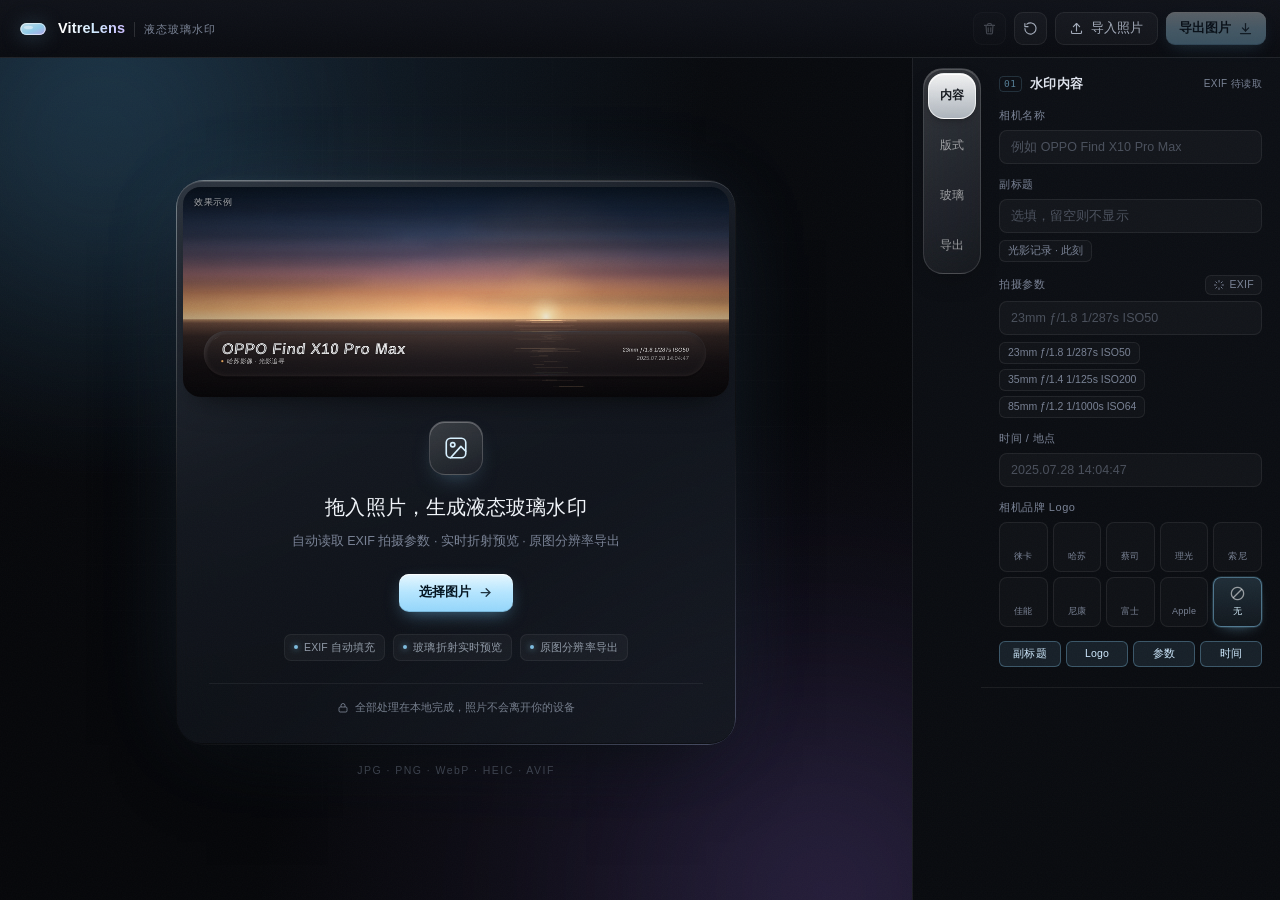
==== index.html @ abdbc9d1 "部署网页版到 nginx 并更新 brands 资源版本号" ====
<!DOCTYPE html>
<html lang="zh-CN">
<head>
<meta charset="utf-8" />
<meta name="viewport" content="width=device-width, initial-scale=1" />
<title>VitreLens · 液态玻璃水印</title>
<meta name="description" content="在浏览器本地为照片添加液态玻璃水印：可自定义机型、品牌 Logo、拍摄参数，并调节玻璃折射率与圆角。" />
<link rel="icon" href="data:image/svg+xml,%3Csvg xmlns='http://www.w3.org/2000/svg' viewBox='0 0 64 64'%3E%3Cdefs%3E%3ClinearGradient id='g' x1='0' y1='0' x2='1' y2='1'%3E%3Cstop offset='0' stop-color='%23bfeeff'/%3E%3Cstop offset='1' stop-color='%23a99cff'/%3E%3C/linearGradient%3E%3C/defs%3E%3Crect width='64' height='64' rx='16' fill='%230a0c10'/%3E%3Crect x='10' y='22' width='44' height='20' rx='10' fill='url(%23g)' opacity='0.85'/%3E%3Crect x='10.5' y='22.5' width='43' height='19' rx='9.5' fill='none' stroke='%23fff' stroke-opacity='.8'/%3E%3C/svg%3E" />
<link rel="stylesheet" href="css/app.css?v=4ec0d1e" />
</head>
<body>

<div class="app">

  <!-- ══════════ 顶栏 ══════════ -->
  <header class="topbar">
    <div class="brand">
      <span class="brand-mark" aria-hidden="true">
        <svg viewBox="0 0 40 40" width="30" height="30">
          <defs>
            <linearGradient id="bm" x1="0" y1="0" x2="1" y2="1">
              <stop offset="0" stop-color="#d7f4ff"/><stop offset="0.55" stop-color="#9fe0ff"/><stop offset="1" stop-color="#c3b2ff"/>
            </linearGradient>
          </defs>
          <rect x="3" y="12" width="34" height="16" rx="8" fill="url(#bm)" opacity="0.9"/>
          <rect x="3.75" y="12.75" width="32.5" height="14.5" rx="7.25" fill="none" stroke="#fff" stroke-opacity="0.75" stroke-width="1.1"/>
          <ellipse cx="14" cy="18" rx="6" ry="2.4" fill="#fff" opacity="0.45"/>
        </svg>
      </span>
      <span class="brand-text">
        <strong>VitreLens</strong>
        <em>液态玻璃水印</em>
      </span>
    </div>

    <div class="topbar-spacer"></div>

    <div class="topbar-actions">
      <button class="btn btn-ghost btn-icon" id="btnRemove" title="移除当前照片" aria-label="移除当前照片" disabled>
        <svg viewBox="0 0 24 24" width="15" height="15" fill="none" stroke="currentColor" stroke-width="1.8" stroke-linecap="round" stroke-linejoin="round"><path d="M4 7h16"/><path d="M9 7V5.5A1.5 1.5 0 0 1 10.5 4h3A1.5 1.5 0 0 1 15 5.5V7"/><path d="M6.5 7l.8 12.1a1.5 1.5 0 0 0 1.5 1.4h6.4a1.5 1.5 0 0 0 1.5-1.4L17.5 7"/><path d="M10 11v6"/><path d="M14 11v6"/></svg>
      </button>
      <button class="btn btn-ghost btn-icon" id="btnReset" title="恢复默认参数" aria-label="恢复默认参数">
        <svg viewBox="0 0 24 24" width="15" height="15" fill="none" stroke="currentColor" stroke-width="1.8" stroke-linecap="round" stroke-linejoin="round"><path d="M3 12a9 9 0 1 0 3.2-6.9"/><path d="M3 4v5h5"/></svg>
      </button>
      <button class="btn btn-ghost" id="btnOpen">
        <svg viewBox="0 0 24 24" width="15" height="15" fill="none" stroke="currentColor" stroke-width="1.8" stroke-linecap="round" stroke-linejoin="round"><path d="M12 16V4"/><path d="m7 9 5-5 5 5"/><path d="M4 16v2.5A1.5 1.5 0 0 0 5.5 20h13a1.5 1.5 0 0 0 1.5-1.5V16"/></svg>
        <span>导入照片</span>
      </button>
      <button class="btn btn-primary" id="btnExport" disabled>
        <span class="btn-label">导出图片</span>
        <svg viewBox="0 0 24 24" width="15" height="15" fill="none" stroke="currentColor" stroke-width="2" stroke-linecap="round" stroke-linejoin="round"><path d="M12 4v12"/><path d="m7 11 5 5 5-5"/><path d="M4 20h16"/></svg>
      </button>
    </div>
  </header>

  <!-- ══════════ 主体 ══════════ -->
  <div class="workspace">

    <!-- 画布区 -->
    <section class="stage" id="stage">
      <div class="stage-ambient" aria-hidden="true">
        <span class="blob blob-a"></span>
        <span class="blob blob-b"></span>
        <span class="grid-overlay"></span>
      </div>

      <div class="stage-scroll" id="stageScroll">
        <div class="canvas-shell" id="canvasShell" hidden>
          <canvas id="view"></canvas>
        </div>
      </div>

      <!-- 空状态 -->
      <div class="dropzone" id="dropzone">
        <div class="dz-glass">
          <div class="dz-inner">
            <div class="dz-demo" id="dzDemo">
              <canvas id="demoCanvas"></canvas>
              <span class="dz-demo-tag">效果示例</span>
            </div>
            <span class="dz-icon">
              <svg viewBox="0 0 24 24" width="26" height="26" fill="none" stroke="currentColor" stroke-width="1.5" stroke-linecap="round" stroke-linejoin="round">
                <rect x="3" y="3" width="18" height="18" rx="4"/><circle cx="9" cy="9" r="2"/><path d="m21 15-4.5-4.5L7 21"/>
              </svg>
            </span>
            <h1>拖入照片，生成液态玻璃水印</h1>
            <p>自动读取 EXIF 拍摄参数 · 实时折射预览 · 原图分辨率导出</p>
            <button class="btn btn-primary dz-btn" id="btnPick">
              选择图片
              <svg viewBox="0 0 24 24" width="15" height="15" fill="none" stroke="currentColor" stroke-width="2" stroke-linecap="round" stroke-linejoin="round"><path d="M5 12h14"/><path d="m13 6 6 6-6 6"/></svg>
            </button>
            <div class="dz-feats">
              <span><i></i>EXIF 自动填充</span>
              <span><i></i>玻璃折射实时预览</span>
              <span><i></i>原图分辨率导出</span>
            </div>
            <div class="dz-note">
              <svg viewBox="0 0 24 24" width="12" height="12" fill="none" stroke="currentColor" stroke-width="1.8"><rect x="4" y="10" width="16" height="10" rx="2.5"/><path d="M8 10V7a4 4 0 0 1 8 0v3"/></svg>
              全部处理在本地完成，照片不会离开你的设备
            </div>
          </div>
        </div>
        <div class="dz-formats">JPG · PNG · WebP · HEIC · AVIF</div>
      </div>

      <div class="view-toggle" id="viewToggle" hidden>
        <button data-view="detail" class="is-on">特写 2×</button>
        <button data-view="full">整图</button>
      </div>

      <div class="stage-hint" id="stageHint" hidden>水印内容为空 · 请在右侧填写机型或拍摄参数</div>

      <!-- 画布状态条 -->
      <div class="stage-hud" id="stageHud" hidden>
        <span class="hud-chip" id="hudSize">—</span>
        <span class="hud-sep"></span>
        <span class="hud-chip" id="hudExif">—</span>
        <span class="hud-sep" id="hudHdrSep" hidden></span>
        <span class="hud-chip hud-hdr" id="hudHdr" hidden>HDR 增益图</span>
        <span class="hud-sep" id="hudMotionSep" hidden></span>
        <span class="hud-chip hud-motion" id="hudMotion" hidden>动态照片</span>
      </div>

      <!-- 胶片条 -->
      <div class="filmstrip" id="filmstrip" hidden></div>
    </section>

    <!-- 检查器 -->
    <aside class="inspector" id="inspector">

      <nav class="insp-rail" aria-label="设置分组">
        <button class="is-on" data-tab="content">内容</button>
        <button data-tab="layout">版式</button>
        <button data-tab="glass">玻璃</button>
        <button data-tab="export">导出</button>
      </nav>

      <div class="insp-scroll">

        <!-- 内容 -->
        <section class="sec is-active" data-page="content">
          <div class="sec-head">
            <span class="sec-idx">01</span>
            <h2>水印内容</h2>
            <span class="sec-hint" id="exifBadge">EXIF 待读取</span>
          </div>

          <label class="field">
            <span class="field-label">相机名称</span>
            <input id="fName" type="text" spellcheck="false" placeholder="例如 OPPO Find X10 Pro Max" />
          </label>

          <label class="field">
            <span class="field-label">副标题</span>
            <input id="fSub" type="text" spellcheck="false" placeholder="选填，留空则不显示" />
            <span class="chips" id="subPresets"></span>
          </label>

          <div class="field">
            <div class="field-row">
              <span class="field-label">拍摄参数</span>
              <button class="mini-btn" id="btnExif" title="重新从当前图片读取 EXIF">
                <svg viewBox="0 0 24 24" width="12" height="12" fill="none" stroke="currentColor" stroke-width="1.9" stroke-linecap="round" stroke-linejoin="round"><path d="M12 3v3"/><path d="m18.4 5.6-2.1 2.1"/><path d="M21 12h-3"/><path d="M18.4 18.4 16.3 16.3"/><path d="M12 21v-3"/><path d="m5.6 18.4 2.1-2.1"/><path d="M3 12h3"/><path d="m5.6 5.6 2.1 2.1"/></svg>
                EXIF
              </button>
            </div>
            <input id="fParams" type="text" spellcheck="false" placeholder="23mm ƒ/1.8 1/287s ISO50" />
            <span class="chips" id="paramPresets"></span>
          </div>

          <label class="field">
            <span class="field-label">时间 / 地点</span>
            <input id="fMeta" type="text" spellcheck="false" placeholder="2025.07.28 14:04:47" />
          </label>

          <div class="field">
            <span class="field-label">相机品牌 Logo</span>
            <div class="brands" id="brands"></div>
          </div>

          <div class="toggles">
            <button class="tg" data-toggle="showSubtitle">副标题</button>
            <button class="tg" data-toggle="showBrand">Logo</button>
            <button class="tg" data-toggle="showParams">参数</button>
            <button class="tg" data-toggle="showMeta">时间</button>
          </div>
        </section>

        <!-- 版式 -->
        <section class="sec" data-page="layout">
          <div class="sec-head">
            <span class="sec-idx">02</span>
            <h2>版式</h2>
          </div>

          <div class="field">
            <span class="field-label">水印位置</span>
            <div class="seg" data-key="align">
              <button data-value="left">左下</button>
              <button data-value="center" class="is-on">居中</button>
              <button data-value="right">右下</button>
            </div>
          </div>

          <div class="ctrl" data-key="widthPct" data-min="40" data-max="96" data-step="1" data-suffix="%">
            <div class="ctrl-top"><span>水印宽度</span><output></output></div>
            <input type="range" />
          </div>

          <div class="ctrl" data-key="bottomGap" data-min="0" data-max="12" data-step="0.1" data-suffix="%">
            <div class="ctrl-top"><span title="水印距离画面底部的距离（占画面宽度百分比）">距底高度</span><output></output></div>
            <input type="range" />
          </div>

          <div class="ctrl" data-key="nameSize" data-min="18" data-max="64" data-step="0.5" data-suffix="">
            <div class="ctrl-top"><span>机型字号</span><output></output></div>
            <input type="range" />
          </div>

          <div class="ctrl" data-key="metaSize" data-min="9" data-max="30" data-step="0.5" data-suffix="">
            <div class="ctrl-top"><span>参数字号</span><output></output></div>
            <input type="range" />
          </div>

          <div class="field">
            <span class="field-label">Logo 位置</span>
            <div class="ctrl" data-key="logoPosPct" data-min="0" data-max="100" data-step="1" data-suffix="%">
              <div class="ctrl-top"><span>相对位置</span><output></output></div><input type="range" />
            </div>
            <div class="seg" data-key="logoRight">
              <button data-value="false">参数左侧</button><button data-value="true" class="is-on">参数右侧</button>
            </div>
          </div>

          <div class="field">
            <span class="field-label">文字颜色</span>
            <div class="color-row">
              <input id="fTextColor" type="color" value="#ffffff" aria-label="文字颜色" />
              <button class="mini-btn" id="btnAutoColor">恢复自动</button>
            </div>
          </div>

          <div class="field">
            <span class="field-label">字体</span>
            <div class="seg seg-4" data-key="font">
              <button data-value="sans" class="is-on">无衬线</button>
              <button data-value="condensed">窄体</button>
              <button data-value="serif">衬线</button>
              <button data-value="mono">等宽</button>
            </div>
          </div>

          <div class="field">
            <span class="field-label">机型材质</span>
            <div class="seg" data-key="nameMaterial">
              <button data-value="liquid" class="is-on">液态玻璃</button>
              <button data-value="frost">磨砂玻璃</button>
              <button data-value="solid">不透明</button>
            </div>
          </div>

          <div class="field-row field-row-pad">
            <span class="field-label">斜体字形</span>
            <button class="switch" data-toggle="italic" aria-pressed="false"><i></i></button>
          </div>
        </section>

        <!-- 液态玻璃 -->
        <section class="sec" data-page="glass">
          <div class="sec-head">
            <h2>液态玻璃</h2>
            <span class="sec-hint">PBR 实时折射</span>
          </div>

          <div class="presets presets-4" id="glassPresets">
            <button class="preset is-on" data-preset="regular"><b>常规</b><i>平衡透明</i></button>
            <button class="preset" data-preset="clear"><b>清透</b><i>轻盈折射</i></button>
            <button class="preset" data-preset="frost"><b>磨砂</b><i>主题实色</i></button>
            <button class="preset" data-preset="thick"><b>厚玻璃</b><i>强边缘透镜</i></button>
          </div>

          <div class="ctrl" data-key="frost" data-min="0" data-max="100" data-step="1" data-suffix="%">
            <div class="ctrl-top"><span>模糊度</span><output></output></div><input type="range" />
          </div>
          <div class="ctrl" data-key="edgeWidth" data-min="0" data-max="100" data-step="1" data-suffix="%">
            <div class="ctrl-top"><span title="光线在玻璃中走过的路程">厚度</span><output></output></div><input type="range" />
          </div>
          <div class="ctrl" data-key="spec" data-min="0" data-max="100" data-step="1" data-suffix="%">
            <div class="ctrl-top"><span>高光</span><output></output></div><input type="range" />
          </div>
          <div class="ctrl" data-key="shadow" data-min="0" data-max="100" data-step="1" data-suffix="%">
            <div class="ctrl-top"><span>投影</span><output></output></div><input type="range" />
          </div>

          <details class="advanced" open>
            <summary>高级光学</summary>
            <div class="ctrl" data-key="bevel" data-min="0" data-max="100" data-step="1" data-suffix="%">
              <div class="ctrl-top"><span title="圆角斜面宽度">深度</span><output></output></div><input type="range" />
            </div>
            <div class="ctrl" data-key="edge" data-min="0" data-max="200" data-step="1" data-suffix="%">
              <div class="ctrl-top"><span title="外沿最大采样深度；超过斜面宽度会形成镜像">边缘折射</span><output></output></div><input type="range" />
            </div>
            <div class="ctrl" data-key="chroma" data-min="0" data-max="100" data-step="1" data-suffix="%">
              <div class="ctrl-top"><span>色散</span><output></output></div><input type="range" />
            </div>
            <div class="ctrl" data-key="rim" data-min="0" data-max="100" data-step="1" data-suffix="%">
              <div class="ctrl-top"><span>反射率</span><output></output></div><input type="range" />
            </div>
            <div class="ctrl" data-key="trans" data-min="50" data-max="100" data-step="1" data-suffix="%">
              <div class="ctrl-top"><span>透射率</span><output></output></div><input type="range" />
            </div>
            <div class="ctrl" data-key="white" data-min="0" data-max="100" data-step="1" data-suffix="%">
              <div class="ctrl-top"><span>不透明度</span><output></output></div><input type="range" />
            </div>
            <div class="field">
              <span class="field-label">磨砂色调</span>
              <div class="seg" data-key="frostTone">
                <button data-value="0" class="is-on">自动</button><button data-value="1">深色</button><button data-value="2">浅色</button>
              </div>
            </div>
            <div class="ctrl" data-key="ior" data-min="1.2" data-max="1.8" data-step="0.01" data-format="fixed2">
              <div class="ctrl-top"><span>折射率</span><output></output></div><input type="range" />
            </div>
            <div class="ctrl" data-key="radius" data-min="0" data-max="100" data-step="1" data-suffix="%">
              <div class="ctrl-top"><span>圆角 R</span><output></output></div><input type="range" />
            </div>
            <div class="ctrl" data-key="warp" data-min="0" data-max="200" data-step="1" data-suffix="%">
              <div class="ctrl-top"><span>艺术扭曲</span><output></output></div><input type="range" />
            </div>
            <div class="ctrl" data-key="segments" data-min="8" data-max="128" data-step="4" data-suffix="">
              <div class="ctrl-top"><span title="只提高法线精度，不增加采样次数">细分</span><output></output></div><input type="range" />
            </div>
          </details>
        </section>

        <!-- 导出 -->
        <section class="sec sec-last" data-page="export">
          <div class="sec-head">
            <span class="sec-idx">04</span>
            <h2>导出</h2>
          </div>

          <div class="field">
            <span class="field-label">格式</span>
            <div class="seg" data-key="format">
              <button data-value="png">PNG</button>
              <button data-value="jpeg" class="is-on">JPEG</button>
            </div>
          </div>

          <div class="ctrl" data-key="scale" data-min="0.25" data-max="1" data-step="0.05" data-format="scale">
            <div class="ctrl-top"><span>导出尺寸</span><output></output></div>
            <input type="range" />
          </div>

          <div class="ctrl" data-key="quality" data-min="70" data-max="100" data-step="1" data-suffix="%" id="qualityCtrl">
            <div class="ctrl-top"><span>JPEG 质量</span><output></output></div>
            <input type="range" />
          </div>

          <button class="btn btn-primary btn-block" id="btnExport2" disabled>
            <svg viewBox="0 0 24 24" width="16" height="16" fill="none" stroke="currentColor" stroke-width="2" stroke-linecap="round" stroke-linejoin="round"><path d="M12 4v12"/><path d="m7 11 5 5 5-5"/><path d="M4 20h16"/></svg>
            <span class="btn-label">导出当前照片</span>
          </button>
          <button class="btn btn-ghost btn-block" id="btnExportAll" hidden>导出全部照片</button>

          <p class="fineprint" id="exportInfo">导入照片后显示导出尺寸</p>
          <p class="fineprint fineprint-info" id="motionNote" hidden></p>
          <p class="fineprint fineprint-warn" id="hdrNote" hidden>
            该照片含 HDR 增益图（ProXDR / Ultra HDR）。浏览器重新编码只能输出 SDR，增益图无法随水印保留。
          </p>
          <p class="fineprint">
            水印随画幅等比缩放，预览即为最终效果。所有计算在本地浏览器完成 · 构建 <span id="buildTag">4ec0d1e</span>
          </p>
        </section>

      </div>
    </aside>
  </div>
</div>

<div class="toast-stack" id="toasts" aria-live="polite"></div>
<div class="drag-overlay" id="dragOverlay"><div>松开以导入照片</div></div>
<input type="file" id="fileInput" accept="image/*,.heic,.heif,.hif" multiple hidden />

<script src="js/exif.js?v=4ec0d1e"></script>
<script src="js/brands.js?v=4ec0d1e"></script>
<script src="js/watermark.js?v=4ec0d1e"></script>
<script src="js/glass.js?v=4ec0d1e"></script>
<script src="js/app.js?v=4ec0d1e"></script>
</body>
</html>
---- css/app.css ----
/* ═══════════════════════════════════════════════════════════
   VitreLens · 液态玻璃水印
   ═══════════════════════════════════════════════════════════ */

*,
*::before,
*::after { box-sizing: border-box; }

:root {
  --bg:            #06070a;
  --bg-soft:       #0a0c11;
  --panel:         rgba(16, 19, 25, 0.82);
  --panel-solid:   #101319;
  --line:          rgba(255, 255, 255, 0.072);
  --line-strong:   rgba(255, 255, 255, 0.13);
  --txt:           #eef1f6;
  --txt-2:         #a3abba;
  --txt-3:         #798295;
  --acc:           #8fd8ff;
  --acc-soft:      rgba(143, 216, 255, 0.14);
  --acc-line:      rgba(143, 216, 255, 0.42);
  --violet:        #b8a5ff;
  --danger:        #ff8a8a;
  --r-sm:          8px;
  --r-md:          11px;
  --r-lg:          16px;
  --shadow-card:   0 24px 70px rgba(0, 0, 0, 0.55);
  --ease:          cubic-bezier(0.22, 0.61, 0.36, 1);
  --font-ui:       -apple-system, BlinkMacSystemFont, "Segoe UI Variable Text", "Segoe UI",
                   "PingFang SC", "Hiragino Sans GB", "Microsoft YaHei", sans-serif;
  --font-mono:     "SF Mono", "JetBrains Mono", "Cascadia Mono", Consolas, monospace;
}

html, body {
  height: 100%;
  margin: 0;
}

body {
  background: var(--bg);
  color: var(--txt);
  font-family: var(--font-ui);
  font-size: 13px;
  line-height: 1.45;
  -webkit-font-smoothing: antialiased;
  text-rendering: optimizeLegibility;
  overflow: hidden;
}

body::before {
  content: "";
  position: fixed;
  inset: 0;
  pointer-events: none;
  z-index: 999;
  opacity: 0.028;
  background-image: url("data:image/svg+xml,%3Csvg xmlns='http://www.w3.org/2000/svg' width='140' height='140'%3E%3Cfilter id='n'%3E%3CfeTurbulence type='fractalNoise' baseFrequency='0.8' numOctaves='3'/%3E%3C/filter%3E%3Crect width='140' height='140' filter='url(%23n)'/%3E%3C/svg%3E");
}

[hidden] { display: none !important; }

button, input, select { font: inherit; color: inherit; }
button { cursor: pointer; border: 0; background: none; }
::selection { background: rgba(143, 216, 255, 0.28); }

.app {
  height: 100%;
  display: flex;
  flex-direction: column;
  min-height: 0;
}

/* ═══════════ 顶栏 ═══════════ */

.topbar {
  position: relative;
  z-index: 30;
  flex: 0 0 auto;
  height: 58px;
  display: flex;
  align-items: center;
  gap: 14px;
  padding: 0 14px 0 18px;
  border-bottom: 1px solid var(--line);
  background: linear-gradient(180deg, rgba(17, 20, 27, 0.9), rgba(11, 13, 18, 0.86));
  backdrop-filter: blur(24px) saturate(140%);
}

.brand { display: flex; align-items: center; gap: 10px; user-select: none; }
.brand-mark { display: flex; filter: drop-shadow(0 2px 10px rgba(143, 216, 255, 0.25)); }
.brand-text { display: flex; align-items: baseline; gap: 9px; }
.brand-text strong {
  font-size: 14.5px;
  font-weight: 620;
  letter-spacing: 0.01em;
  background: linear-gradient(100deg, #ffffff 10%, #cfe9ff 55%, #cdc2ff 95%);
  -webkit-background-clip: text;
  background-clip: text;
  color: transparent;
}
.brand-text em {
  font-style: normal;
  font-size: 10.5px;
  letter-spacing: 0.09em;
  color: var(--txt-3);
  padding-left: 9px;
  border-left: 1px solid var(--line-strong);
}

.topbar-spacer { flex: 1; }
.topbar-actions { display: flex; align-items: center; gap: 8px; }

/* ═══════════ 按钮 ═══════════ */

.btn {
  display: inline-flex;
  align-items: center;
  justify-content: center;
  gap: 7px;
  height: 33px;
  padding: 0 13px;
  border-radius: 9px;
  font-size: 12.5px;
  font-weight: 500;
  letter-spacing: 0.01em;
  white-space: nowrap;
  transition: background 0.16s var(--ease), border-color 0.16s var(--ease),
              transform 0.12s var(--ease), opacity 0.16s;
}
.btn:active { transform: translateY(0.5px) scale(0.995); }
.btn:disabled { opacity: 0.34; pointer-events: none; }
.btn:focus-visible { outline: 2px solid var(--acc-line); outline-offset: 2px; }

.btn-ghost {
  color: var(--txt-2);
  background: rgba(255, 255, 255, 0.035);
  border: 1px solid var(--line);
}
.btn-ghost:hover { color: var(--txt); background: rgba(255, 255, 255, 0.07); border-color: var(--line-strong); }

.btn-icon { width: 33px; padding: 0; }

.btn-primary {
  position: relative;
  color: #041420;
  font-weight: 600;
  background: linear-gradient(180deg, #e8f8ff 0%, #b6e6ff 48%, #93d6fb 100%);
  box-shadow: 0 1px 0 rgba(255, 255, 255, 0.85) inset,
              0 -1px 0 rgba(0, 40, 60, 0.18) inset,
              0 6px 18px -6px rgba(120, 205, 255, 0.55);
}
.btn-primary:hover {
  background: linear-gradient(180deg, #ffffff 0%, #c6eeff 48%, #a3ddfd 100%);
  box-shadow: 0 1px 0 rgba(255, 255, 255, 0.9) inset,
              0 8px 24px -6px rgba(120, 205, 255, 0.7);
}
.btn-primary svg { opacity: 0.85; }

.btn-block { width: 100%; height: 36px; margin-top: 4px; }

.btn.is-busy { pointer-events: none; }
.btn.is-busy .btn-label { opacity: 0.55; }
.btn.is-busy::after {
  content: "";
  position: absolute;
  width: 13px; height: 13px;
  margin-left: 6px;
  border: 1.6px solid rgba(4, 20, 32, 0.25);
  border-top-color: rgba(4, 20, 32, 0.85);
  border-radius: 50%;
  animation: spin 0.7s linear infinite;
}
@keyframes spin { to { transform: rotate(360deg); } }

.mini-btn {
  display: inline-flex;
  align-items: center;
  gap: 4px;
  height: 20px;
  padding: 0 7px;
  border-radius: 6px;
  font-size: 10.5px;
  letter-spacing: 0.03em;
  color: var(--txt-3);
  border: 1px solid var(--line);
  background: rgba(255, 255, 255, 0.03);
  transition: all 0.15s var(--ease);
}
.mini-btn:hover { color: var(--acc); border-color: var(--acc-line); background: var(--acc-soft); }

/* ═══════════ 工作区 ═══════════ */

.workspace {
  flex: 1 1 auto;
  display: flex;
  min-height: 0;
}

/* ───────── 画布区 ───────── */

.stage {
  position: relative;
  flex: 1 1 auto;
  display: flex;
  align-items: center;
  justify-content: center;
  min-width: 0;
  padding: 0;
  overflow: hidden;
  background:
    radial-gradient(120% 90% at 12% 0%, rgba(30, 56, 78, 0.55), transparent 55%),
    radial-gradient(110% 100% at 92% 100%, rgba(48, 36, 74, 0.42), transparent 58%),
    linear-gradient(180deg, #080a0e, #06070a 70%);
}

.stage-ambient { position: absolute; inset: 0; pointer-events: none; overflow: hidden; }
.blob { position: absolute; border-radius: 50%; filter: blur(90px); opacity: 0.62; }
.blob-a {
  width: 520px; height: 520px; left: -160px; top: -180px;
  background: radial-gradient(circle, rgba(88, 176, 226, 0.32), transparent 68%);
}
.blob-b {
  width: 620px; height: 620px; right: -220px; bottom: -300px;
  background: radial-gradient(circle, rgba(150, 120, 235, 0.26), transparent 70%);
}
.grid-overlay {
  position: absolute; inset: 0;
  background-image:
    linear-gradient(rgba(255, 255, 255, 0.028) 1px, transparent 1px),
    linear-gradient(90deg, rgba(255, 255, 255, 0.028) 1px, transparent 1px);
  background-size: 46px 46px;
  mask-image: radial-gradient(circle at 50% 45%, #000 0%, transparent 78%);
  -webkit-mask-image: radial-gradient(circle at 50% 45%, #000 0%, transparent 78%);
}

.stage-scroll {
  position: absolute;
  inset: 0;
  z-index: 2;
  display: flex;
  align-items: center;
  padding: 10px 14px 44px;
  overflow-x: auto;
  overflow-y: hidden;
  scrollbar-width: none;
}
.stage-scroll::-webkit-scrollbar { display: none; }
.stage-scroll.is-pannable { cursor: grab; }
.stage-scroll.is-panning { cursor: grabbing; }

.canvas-shell {
  position: relative;
  flex: 0 0 auto;
  margin: 0 auto;
  z-index: 2;
  line-height: 0;
  border-radius: 4px;
  box-shadow:
    0 0 0 1px rgba(255, 255, 255, 0.09),
    0 40px 90px -20px rgba(0, 0, 0, 0.85),
    0 8px 24px -8px rgba(0, 0, 0, 0.6);
  animation: canvasIn 0.5s var(--ease) both;
}
.canvas-shell canvas {
  display: block;
  width: 100%;
  height: auto;
  border-radius: 4px;
}
@keyframes canvasIn {
  from { opacity: 0; transform: scale(0.985) translateY(6px); }
  to   { opacity: 1; transform: none; }
}

/* 空状态 */

.dz-demo {
  position: relative;
  margin: -26px -26px 24px;
  border-radius: 18px;
  overflow: hidden;
  background: #10141b;
  box-shadow: 0 12px 34px -16px rgba(0, 0, 0, 0.9), inset 0 0 0 1px rgba(255, 255, 255, 0.08);
}
.dz-demo canvas { display: block; width: 100%; height: auto; }
.dz-demo-tag {
  position: absolute;
  top: 9px; left: 11px;
  font-size: 9px;
  letter-spacing: 0.08em;
  color: rgba(255, 255, 255, 0.62);
  text-shadow: 0 1px 3px rgba(0, 0, 0, 0.6);
}
.dz-demo.is-off { display: none; }

.dz-feats {
  display: flex;
  justify-content: center;
  flex-wrap: wrap;
  gap: 8px;
  margin-top: 22px;
}
.dz-feats span {
  display: inline-flex;
  align-items: center;
  gap: 6px;
  padding: 5px 9px;
  border-radius: 7px;
  font-size: 10.5px;
  letter-spacing: 0.01em;
  color: rgba(190, 202, 218, 0.72);
  background: rgba(255, 255, 255, 0.035);
  border: 1px solid rgba(255, 255, 255, 0.06);
}
.dz-feats i {
  width: 4px; height: 4px;
  border-radius: 50%;
  background: var(--acc);
  box-shadow: 0 0 6px rgba(143, 216, 255, 0.8);
  opacity: 0.85;
}

.dropzone {
  position: relative;
  z-index: 2;
  display: flex;
  flex-direction: column;
  align-items: center;
  gap: 18px;
  animation: fadeUp 0.5s var(--ease) both;
}
@keyframes fadeUp {
  from { opacity: 0; transform: translateY(10px); }
  to   { opacity: 1; transform: none; }
}

.dz-glass {
  position: relative;
  width: min(560px, 74vw);
  border-radius: 28px;
  padding: 1px;
  background: linear-gradient(150deg, rgba(255, 255, 255, 0.42), rgba(255, 255, 255, 0.06) 38%, rgba(255, 255, 255, 0.02) 62%, rgba(190, 220, 255, 0.28));
  box-shadow: 0 30px 80px -30px rgba(0, 0, 0, 0.9), 0 0 90px -30px rgba(120, 190, 255, 0.25);
  transition: transform 0.35s var(--ease), box-shadow 0.35s var(--ease);
}
.dz-glass::before {
  content: "";
  position: absolute;
  inset: 8px 20px auto;
  height: 40%;
  border-radius: 26px 26px 60% 60%;
  background: linear-gradient(180deg, rgba(255, 255, 255, 0.16), transparent 80%);
  filter: blur(8px);
  pointer-events: none;
}
.dz-inner {
  position: relative;
  border-radius: 25px;
  padding: 32px 32px 28px;
  text-align: center;
  background: linear-gradient(170deg, rgba(26, 33, 44, 0.78), rgba(12, 15, 21, 0.86));
  backdrop-filter: blur(26px) saturate(125%);
  overflow: hidden;
}
.dz-inner::after {
  content: "";
  position: absolute;
  inset: 0;
  border-radius: inherit;
  box-shadow: inset 0 1px 0 rgba(255, 255, 255, 0.16), inset 0 -1px 0 rgba(0, 0, 0, 0.4);
  pointer-events: none;
}
.dz-icon {
  display: inline-flex;
  align-items: center;
  justify-content: center;
  width: 54px; height: 54px;
  margin-bottom: 18px;
  border-radius: 16px;
  color: #d8f1ff;
  background: linear-gradient(160deg, rgba(255, 255, 255, 0.16), rgba(255, 255, 255, 0.04));
  border: 1px solid rgba(255, 255, 255, 0.16);
  box-shadow: inset 0 1px 0 rgba(255, 255, 255, 0.28), 0 10px 26px -14px rgba(140, 210, 255, 0.6);
}
.dropzone h1 {
  margin: 0 0 9px;
  font-size: 20px;
  font-weight: 560;
  letter-spacing: 0.005em;
  color: #f2f6fb;
}
.dropzone p {
  margin: 0 auto 22px;
  max-width: 340px;
  font-size: 12.5px;
  line-height: 1.7;
  color: var(--txt-3);
}
.dz-btn { height: 38px; padding: 0 20px; border-radius: 10px; font-size: 13px; }
.dz-note {
  display: flex;
  align-items: center;
  justify-content: center;
  gap: 6px;
  margin-top: 22px;
  padding-top: 16px;
  border-top: 1px solid rgba(255, 255, 255, 0.06);
  font-size: 11px;
  color: rgba(150, 160, 178, 0.75);
}
.dz-formats {
  font-size: 10.5px;
  letter-spacing: 0.14em;
  color: rgba(120, 130, 148, 0.6);
}

.stage.is-drag .dz-glass { transform: translateY(-2px) scale(1.008); box-shadow: 0 40px 100px -30px rgba(0,0,0,.9), 0 0 120px -24px rgba(140, 210, 255, 0.5); }

/* HUD */

.stage-hud {
  position: absolute;
  left: 20px;
  bottom: 18px;
  z-index: 3;
  display: flex;
  align-items: center;
  gap: 10px;
  height: 26px;
  padding: 0 11px;
  border-radius: 8px;
  font-family: var(--font-mono);
  font-size: 10.5px;
  letter-spacing: 0.02em;
  color: var(--txt-3);
  background: rgba(12, 15, 21, 0.7);
  border: 1px solid var(--line);
  backdrop-filter: blur(14px);
}
.hud-sep { width: 1px; height: 11px; background: var(--line-strong); }

/* 视图切换 */

.view-toggle {
  position: absolute;
  z-index: 7;
  top: 12px;
  right: 16px;
  display: flex;
  gap: 2px;
  padding: 3px;
  border-radius: 999px;
  border: 1px solid rgba(255, 255, 255, 0.12);
  background: linear-gradient(140deg, rgba(255, 255, 255, 0.16), rgba(255, 255, 255, 0.04) 50%, rgba(255, 255, 255, 0.1));
  backdrop-filter: blur(18px) saturate(160%);
  box-shadow: 0 6px 20px -8px rgba(0, 0, 0, 0.7), inset 0 1px 0 rgba(255, 255, 255, 0.32);
}
.view-toggle button {
  height: 26px;
  padding: 0 12px;
  border-radius: 999px;
  font-size: 11px;
  letter-spacing: 0.02em;
  color: rgba(220, 230, 242, 0.62);
  transition: all 0.16s var(--ease);
}
.view-toggle button:hover { color: #eaf6ff; }
.view-toggle button.is-on {
  color: #06131c;
  font-weight: 600;
  background: linear-gradient(180deg, #eaf9ff, #a9dcf5);
  box-shadow: inset 0 1px 0 #fff, 0 2px 8px -2px rgba(0, 0, 0, 0.5);
}

/* 空内容提示 */

.stage-hint {
  position: absolute;
  z-index: 5;
  left: 50%;
  bottom: 58px;
  transform: translateX(-50%);
  padding: 7px 13px;
  border-radius: 8px;
  font-size: 11px;
  letter-spacing: 0.01em;
  color: rgba(255, 214, 170, 0.92);
  background: rgba(38, 26, 18, 0.78);
  border: 1px solid rgba(255, 190, 130, 0.28);
  backdrop-filter: blur(12px);
  white-space: nowrap;
}

.hud-hdr {
  color: #ffcf9a;
  border-color: rgba(255, 190, 130, 0.35);
}

.fineprint-warn { color: rgba(255, 198, 145, 0.86); }
.fineprint-info { color: rgba(143, 216, 255, 0.82); }
.hud-motion { color: #a9e6c8; border-color: rgba(120, 220, 170, 0.35); }

/* 胶片条 */

.filmstrip {
  position: absolute;
  z-index: 4;
  left: 50%;
  bottom: 14px;
  transform: translateX(-50%);
  display: flex;
  gap: 8px;
  padding: 6px;
  max-width: calc(100% - 80px);
  overflow-x: auto;
  border-radius: 12px;
  background: rgba(11, 13, 18, 0.72);
  border: 1px solid var(--line);
  backdrop-filter: blur(18px);
  scrollbar-width: none;
}
.filmstrip::-webkit-scrollbar { display: none; }
.thumb {
  position: relative;
  width: 42px; height: 42px;
  flex: 0 0 auto;
  border-radius: 7px;
  overflow: hidden;
  background: #0d1015;
  box-shadow: 0 0 0 1px rgba(255, 255, 255, 0.1);
  transition: box-shadow 0.16s var(--ease), transform 0.16s var(--ease);
}
.thumb img { width: 100%; height: 100%; object-fit: cover; display: block; }
.thumb:hover { transform: translateY(-1px); }
.thumb { overflow: visible; }
.thumb img { border-radius: inherit; }
.thumb.is-on { box-shadow: 0 0 0 1.5px var(--acc), 0 4px 14px -4px rgba(143, 216, 255, 0.6); }
.thumb-del {
  position: absolute;
  top: -2px;
  right: -2px;
  width: 15px;
  height: 15px;
  border-radius: 50%;
  display: flex;
  align-items: center;
  justify-content: center;
  font-size: 11px;
  line-height: 1;
  color: #fff;
  background: rgba(12, 14, 20, 0.92);
  border: 1px solid rgba(255, 255, 255, 0.3);
  opacity: 0;
  transform: scale(0.8);
  transition: opacity 0.15s var(--ease), transform 0.15s var(--ease), background 0.15s;
  cursor: pointer;
}
.thumb:hover .thumb-del { opacity: 1; transform: scale(1); }
.thumb-del:hover { background: #d64545; border-color: #ff8080; }

.thumb-add {
  display: flex; align-items: center; justify-content: center;
  color: var(--txt-3);
  border: 1px dashed rgba(255, 255, 255, 0.16);
  box-shadow: none;
  background: rgba(255, 255, 255, 0.02);
}
.thumb-add:hover { color: var(--acc); border-color: var(--acc-line); }

/* ───────── 检查器 ───────── */

.inspector {
  position: relative;
  z-index: 20;
  flex: 0 0 368px;
  width: 368px;
  border-left: 1px solid var(--line);
  background: linear-gradient(180deg, rgba(13, 16, 22, 0.96), rgba(9, 11, 15, 0.98));
  display: flex;
  flex-direction: column;
  min-height: 0;
}

.insp-scroll {
  flex: 1 1 auto;
  overflow-y: auto;
  overscroll-behavior: contain;
  scrollbar-width: thin;
  scrollbar-color: rgba(255, 255, 255, 0.14) transparent;
}
.insp-scroll::-webkit-scrollbar { width: 9px; }
.insp-scroll::-webkit-scrollbar-track { background: transparent; }
.insp-scroll::-webkit-scrollbar-thumb {
  background: rgba(255, 255, 255, 0.11);
  border: 3px solid transparent;
  background-clip: content-box;
  border-radius: 8px;
}
.insp-scroll::-webkit-scrollbar-thumb:hover { background: rgba(255, 255, 255, 0.2); background-clip: content-box; }

.sec {
  padding: 17px 18px 20px;
  border-bottom: 1px solid var(--line);
}
.sec-last { border-bottom: 0; padding-bottom: 28px; }

.sec-head {
  display: flex;
  align-items: center;
  gap: 8px;
  margin-bottom: 15px;
}
.sec-idx {
  font-family: var(--font-mono);
  font-size: 9.5px;
  color: rgba(143, 216, 255, 0.55);
  letter-spacing: 0.06em;
  padding: 2px 4px;
  border: 1px solid rgba(143, 216, 255, 0.16);
  border-radius: 4px;
  line-height: 1;
}
.sec-head h2 {
  margin: 0;
  font-size: 12.5px;
  font-weight: 600;
  letter-spacing: 0.05em;
  color: #dfe4ee;
}
.sec-hint {
  margin-left: auto;
  font-size: 10px;
  letter-spacing: 0.04em;
  color: var(--txt-3);
}
.sec-hint.is-ok { color: rgba(143, 216, 255, 0.85); }
.sec-hint.is-warn { color: rgba(255, 190, 130, 0.85); }

/* 表单 */

.field { display: block; margin-bottom: 13px; }
.field:last-child { margin-bottom: 0; }
.field-label {
  display: block;
  margin-bottom: 6px;
  font-size: 11px;
  letter-spacing: 0.05em;
  color: var(--txt-3);
}
.field-row {
  display: flex;
  align-items: center;
  justify-content: space-between;
  margin-bottom: 6px;
}
.field-row .field-label { margin-bottom: 0; }
.field-row-pad { margin: 14px 0 0; }

input[type="text"] {
  width: 100%;
  height: 34px;
  padding: 0 11px;
  border-radius: 8px;
  font-size: 12.5px;
  letter-spacing: 0.005em;
  color: #e9eef7;
  background: rgba(255, 255, 255, 0.032);
  border: 1px solid var(--line);
  transition: border-color 0.15s var(--ease), background 0.15s var(--ease), box-shadow 0.15s var(--ease);
}
input[type="text"]::placeholder { color: rgba(120, 130, 148, 0.55); }
input[type="text"]:hover { border-color: rgba(255, 255, 255, 0.12); }
input[type="text"]:focus {
  outline: none;
  background: rgba(255, 255, 255, 0.05);
  border-color: rgba(143, 216, 255, 0.5);
  box-shadow: 0 0 0 3px rgba(143, 216, 255, 0.1);
}

/* 快捷 chip */

.chips { display: flex; flex-wrap: wrap; gap: 5px; margin-top: 7px; }
.chip {
  height: 22px;
  max-width: 100%;
  padding: 0 8px;
  overflow: hidden;
  text-overflow: ellipsis;
  white-space: nowrap;
  border-radius: 6px;
  font-size: 10.5px;
  color: var(--txt-3);
  background: rgba(255, 255, 255, 0.025);
  border: 1px solid var(--line);
  transition: all 0.15s var(--ease);
}
.chip:hover { color: var(--txt); border-color: var(--line-strong); background: rgba(255, 255, 255, 0.06); }

/* 品牌网格 */

.brands {
  display: grid;
  grid-template-columns: repeat(5, 1fr);
  gap: 5px;
}
.brand-btn {
  position: relative;
  height: 50px;
  display: flex;
  flex-direction: column;
  align-items: center;
  justify-content: center;
  gap: 3px;
  border-radius: 8px;
  background: rgba(255, 255, 255, 0.025);
  border: 1px solid var(--line);
  transition: all 0.15s var(--ease);
}
.brand-btn canvas { display: block; height: 17px; width: auto; opacity: 0.72; transition: opacity 0.15s; }
.brand-btn span { font-size: 9px; letter-spacing: 0.03em; color: var(--txt-3); transition: color 0.15s; }
.brand-btn:hover { background: rgba(255, 255, 255, 0.055); border-color: var(--line-strong); }
.brand-btn:hover canvas { opacity: 0.95; }
.brand-btn.is-on {
  background: linear-gradient(180deg, rgba(143, 216, 255, 0.16), rgba(143, 216, 255, 0.06));
  border-color: rgba(143, 216, 255, 0.45);
  box-shadow: 0 0 0 1px rgba(143, 216, 255, 0.12), 0 6px 16px -10px rgba(143, 216, 255, 0.7);
}
.brand-btn.is-on canvas { opacity: 1; }
.brand-btn.is-on span { color: #d9f2ff; }

/* 开关组 */

.toggles { display: flex; gap: 5px; margin-top: 14px; }
.tg {
  flex: 1;
  height: 26px;
  border-radius: 6px;
  font-size: 10.5px;
  letter-spacing: 0.02em;
  color: var(--txt-3);
  background: rgba(255, 255, 255, 0.02);
  border: 1px solid var(--line);
  transition: all 0.15s var(--ease);
}
.tg:hover { color: var(--txt-2); }
.tg.is-on {
  color: #cfeaff;
  background: rgba(143, 216, 255, 0.1);
  border-color: rgba(143, 216, 255, 0.3);
}

/* 分段控件 */

.seg {
  display: flex;
  gap: 2px;
  padding: 2px;
  border-radius: 8px;
  background: rgba(255, 255, 255, 0.032);
  border: 1px solid var(--line);
}
.seg button {
  flex: 1;
  height: 27px;
  border-radius: 6px;
  font-size: 11px;
  color: var(--txt-3);
  transition: all 0.15s var(--ease);
}
.seg button:hover { color: var(--txt-2); }
.seg button.is-on {
  color: #f2fbff;
  background: linear-gradient(180deg, rgba(255, 255, 255, 0.16), rgba(160, 210, 255, 0.09));
  box-shadow: inset 0 1px 0 rgba(255, 255, 255, 0.2),
              0 1px 3px rgba(0, 0, 0, 0.35),
              0 0 0 1px rgba(143, 216, 255, 0.16);
}
.seg-4 button { font-size: 10.5px; }

/* 滑块 */

.ctrl { margin-bottom: 12px; }
.ctrl:last-child { margin-bottom: 0; }
.ctrl-top {
  display: flex;
  align-items: baseline;
  justify-content: space-between;
  margin-bottom: 7px;
}
.ctrl-top span { font-size: 11px; letter-spacing: 0.04em; color: var(--txt-3); }
.ctrl-top output {
  font-family: var(--font-mono);
  font-size: 10.5px;
  color: rgba(190, 205, 222, 0.9);
  font-variant-numeric: tabular-nums;
}

/* ── 液态玻璃滑块：玻璃珠内部「放大折射」下方轨道（参考 liquid-glass-demo 的做法） ── */

.range-wrap {
  position: relative;
  height: 36px;
  --r: 0.5;
  --lens-w: 300px;
  --lens-fill: 30px;
  --lens-tx: 0px;
  --track-bg: linear-gradient(180deg, rgba(255, 255, 255, 0.18), rgba(255, 255, 255, 0.03) 42%, rgba(0, 0, 0, 0.34)),
              rgba(10, 16, 26, 0.62);
  --fill-bg: linear-gradient(180deg, rgba(222, 247, 255, 0.96) 0%, rgba(126, 200, 243, 0.94) 52%, rgba(84, 156, 206, 0.96) 100%);
}

/* 原生 input 仅保留键盘与无障碍 */
.range-wrap input[type="range"] {
  position: absolute;
  inset: 0;
  width: 100%;
  height: 100%;
  margin: 0;
  opacity: 0;
  pointer-events: none;
  -webkit-appearance: none;
  appearance: none;
}

.range-track {
  position: absolute;
  left: 0;
  right: 0;
  top: 50%;
  transform: translateY(-50%);
  height: 14px;
  border-radius: 7px;
  border: 1px solid rgba(255, 255, 255, 0.14);
  background: var(--track-bg);
  box-shadow:
    inset 0 1px 0 rgba(255, 255, 255, 0.48),
    inset 0 -1px 1.5px rgba(0, 0, 0, 0.55),
    0 2px 8px rgba(0, 0, 0, 0.35);
  overflow: hidden;
}

.range-fill {
  position: absolute;
  left: 0;
  top: 0;
  bottom: 0;
  width: calc(19px + (100% - 38px) * var(--r));
  border-radius: 7px;
  background: var(--fill-bg);
  box-shadow: inset 0 1px 0 rgba(255, 255, 255, 0.85), inset 0 -1px 2px rgba(8, 46, 74, 0.4);
}
.range-fill::after {
  content: "";
  position: absolute;
  left: 3px;
  right: 3px;
  top: 1px;
  height: 38%;
  border-radius: 999px;
  background: linear-gradient(180deg, rgba(255, 255, 255, 0.65), rgba(255, 255, 255, 0));
}

/* ── 玻璃珠：内部是放大 1.34 倍的轨道副本，形成真实透镜效果 ── */
.range-thumb {
  position: absolute;
  top: 50%;
  left: calc(19px + (100% - 38px) * var(--r));
  width: 38px;
  height: 30px;
  margin-left: -19px;
  margin-top: -15px;
  border-radius: 15px;
  background: linear-gradient(160deg, rgba(255, 255, 255, 0.42), rgba(206, 232, 255, 0.24));
  overflow: hidden;
  box-shadow:
    0 3px 12px rgba(0, 0, 0, 0.45),
    0 1px 2px rgba(0, 0, 0, 0.35),
    0 0 0 0.5px rgba(255, 255, 255, 0.35);
  transition: transform 0.34s cubic-bezier(0.34, 1.56, 0.64, 1), box-shadow 0.2s var(--ease);
  transform-origin: 50% 50%;
  pointer-events: none;
}

.thumb-lens {
  position: absolute;
  inset: 0;
  filter: url(#thumbGlass);
}

.thumb-lens-group {
  position: absolute;
  left: 0;
  top: 50%;
  width: var(--lens-w);
  height: 14px;
  margin-top: -7px;
  transform: translate(var(--lens-tx), 0);
}

.thumb-lens-track {
  position: absolute;
  inset: 0;
  border-radius: 7px;
  background: var(--track-bg);
}

.thumb-lens-fill {
  position: absolute;
  left: 0;
  top: 0;
  bottom: 0;
  width: var(--lens-fill);
  border-radius: 7px;
  background: var(--fill-bg);
}

/* 玻璃表面：边缘高光 + 顶部镜面 + 底部焦散 */
.thumb-gloss {
  position: absolute;
  inset: 0;
  border-radius: inherit;
  pointer-events: none;
  border: 1px solid rgba(255, 255, 255, 0.55);
  background:
    radial-gradient(120% 90% at 30% 6%, rgba(255, 255, 255, 0.55), rgba(255, 255, 255, 0.06) 46%, rgba(255, 255, 255, 0) 72%),
    linear-gradient(180deg, rgba(255, 255, 255, 0.18), rgba(255, 255, 255, 0) 38%, rgba(255, 255, 255, 0) 62%, rgba(190, 232, 255, 0.16));
  box-shadow:
    inset 0 1px 0 rgba(255, 255, 255, 0.95),
    inset 0 -1px 2px rgba(0, 20, 40, 0.45);
}
.thumb-gloss::after {
  content: "";
  position: absolute;
  left: 18%;
  top: 12%;
  width: 38%;
  height: 30%;
  border-radius: 50%;
  background: radial-gradient(circle, rgba(255, 255, 255, 0.95), rgba(255, 255, 255, 0) 70%);
  filter: blur(0.6px);
}

.range-hit {
  position: absolute;
  inset: 0;
  touch-action: pan-y;
  cursor: pointer;
  -webkit-user-select: none;
  user-select: none;
  -webkit-touch-callout: none;
  -webkit-tap-highlight-color: transparent;
}

/* 按下 / 拖动反馈 */
.ctrl.is-pressing .range-thumb { transform: scale(1.04); }
.ctrl.is-dragging .range-thumb {
  transform: scale(1.42);
  z-index: 6;
  border-color: rgba(255, 255, 255, 0.85);
  box-shadow:
    0 10px 28px rgba(0, 0, 0, 0.6),
    0 0 0 1px rgba(255, 255, 255, 0.55),
    0 0 22px rgba(120, 200, 255, 0.35);
}

/* 边缘色散环：拖动时出现，模拟玻璃棱边的彩色分离 */
.thumb-chroma {
  position: absolute;
  inset: 0;
  border-radius: inherit;
  pointer-events: none;
  opacity: 0;
  transition: opacity 0.22s var(--ease);
  background: conic-gradient(from 200deg,
    rgba(255, 70, 110, 0.85),
    rgba(255, 200, 90, 0.5),
    rgba(80, 255, 190, 0.5),
    rgba(70, 160, 255, 0.85),
    rgba(200, 90, 255, 0.7),
    rgba(255, 70, 110, 0.85));
  -webkit-mask: radial-gradient(closest-side, transparent 58%, #000 74%, transparent 97%);
  mask: radial-gradient(closest-side, transparent 58%, #000 74%, transparent 97%);
  mix-blend-mode: screen;
  filter: blur(1.2px);
}
.ctrl.is-dragging .thumb-chroma { opacity: 0.55; }
.ctrl.is-dragging .range-fill { filter: brightness(1.08); }
.ctrl.is-dragging .ctrl-top output { color: var(--acc); }

.range-wrap:focus-within .range-thumb {
  box-shadow:
    0 3px 12px rgba(0, 0, 0, 0.45),
    0 0 0 5px rgba(143, 216, 255, 0.22),
    0 0 0 0.5px rgba(255, 255, 255, 0.5);
}

/* 玻璃预设 */

.presets {
  display: grid;
  grid-template-columns: repeat(3, 1fr);
  gap: 6px;
  margin-bottom: 16px;
}
.preset {
  position: relative;
  display: flex;
  flex-direction: column;
  align-items: flex-start;
  gap: 1px;
  padding: 8px 9px 9px;
  border-radius: 9px;
  text-align: left;
  background: rgba(255, 255, 255, 0.022);
  border: 1px solid var(--line);
  transition: all 0.16s var(--ease);
  overflow: hidden;
}
.preset::before {
  content: "";
  position: absolute;
  inset: 0;
  background: radial-gradient(120% 100% at 10% 0%, rgba(255, 255, 255, 0.08), transparent 60%);
  opacity: 0;
  transition: opacity 0.2s;
}
.preset:hover { border-color: var(--line-strong); background: rgba(255, 255, 255, 0.05); }
.preset:hover::before { opacity: 1; }
.preset b { position: relative; font-size: 11.5px; font-weight: 550; color: var(--txt-2); }
.preset i { position: relative; font-style: normal; font-size: 9px; color: var(--txt-3); letter-spacing: 0.02em; }
.preset-dot {
  position: relative;
  width: 7px; height: 7px;
  margin-bottom: 5px;
  border-radius: 50%;
  background: var(--c);
  box-shadow: 0 0 8px var(--c);
  opacity: 0.75;
}
.preset.is-on {
  background: linear-gradient(180deg, rgba(143, 216, 255, 0.12), rgba(143, 216, 255, 0.03));
  border-color: rgba(143, 216, 255, 0.34);
}
.preset.is-on b { color: #e6f6ff; }

/* 开关 */

.switch {
  position: relative;
  width: 34px; height: 19px;
  border-radius: 20px;
  background: rgba(255, 255, 255, 0.09);
  border: 1px solid var(--line);
  transition: background 0.2s var(--ease), border-color 0.2s;
}
.switch i {
  position: absolute;
  top: 2px; left: 2px;
  width: 13px; height: 13px;
  border-radius: 50%;
  background: #8b93a3;
  transition: transform 0.2s var(--ease), background 0.2s;
}
.switch[aria-pressed="true"] { background: rgba(143, 216, 255, 0.85); border-color: transparent; }
.switch[aria-pressed="true"] i { transform: translateX(15px); background: #072030; }

/* 说明文字 */

.fineprint {
  margin: 14px 0 0;
  font-size: 10.5px;
  line-height: 1.65;
  color: rgba(120, 130, 148, 0.72);
}

/* 提示条 */

.toast-stack {
  position: fixed;
  left: 50%;
  top: 70px;
  z-index: 200;
  transform: translateX(-50%);
  display: flex;
  flex-direction: column;
  align-items: center;
  gap: 8px;
  pointer-events: none;
}
.toast {
  display: flex;
  align-items: center;
  gap: 8px;
  padding: 8px 14px;
  border-radius: 9px;
  font-size: 11.5px;
  letter-spacing: 0.01em;
  color: #dfe8f3;
  background: rgba(18, 22, 29, 0.92);
  border: 1px solid rgba(255, 255, 255, 0.12);
  box-shadow: 0 14px 40px -12px rgba(0, 0, 0, 0.8);
  backdrop-filter: blur(18px);
  animation: toastIn 0.28s var(--ease) both;
}
.toast::before {
  content: "";
  width: 5px; height: 5px;
  border-radius: 50%;
  background: var(--acc);
  box-shadow: 0 0 8px var(--acc);
}
.toast.is-warn::before { background: #ffc07a; box-shadow: 0 0 8px #ffc07a; }
.toast.is-out { animation: toastOut 0.25s var(--ease) both; }
@keyframes toastIn { from { opacity: 0; transform: translateY(-8px) scale(0.97); } }
@keyframes toastOut { to { opacity: 0; transform: translateY(-4px) scale(0.98); } }

/* 拖拽遮罩 */

.drag-overlay {
  position: fixed;
  inset: 0;
  z-index: 300;
  display: none;
  align-items: center;
  justify-content: center;
  background: rgba(6, 12, 18, 0.72);
  backdrop-filter: blur(8px);
  pointer-events: none;
}
.drag-overlay.is-on { display: flex; }
.drag-overlay div {
  padding: 26px 64px;
  border-radius: 20px;
  font-size: 15px;
  color: #eaf7ff;
  border: 1.5px dashed rgba(143, 216, 255, 0.55);
  background: rgba(143, 216, 255, 0.07);
  box-shadow: 0 0 80px -20px rgba(143, 216, 255, 0.4);
}

/* 滚动条 / 响应式 */

@media (max-width: 1180px) {
  .inspector { flex-basis: 340px; width: 340px; }
  .stage { padding: 10px 12px 44px; }
}
@media (max-width: 980px) {
  .workspace { flex-direction: column; }
  .dz-demo { display: none; }
  .dz-feats { display: none; }
  .dz-inner { padding: 26px 24px 22px; }
  .dropzone h1 { font-size: 17px; }
  .dropzone p { margin-bottom: 16px; font-size: 11.5px; }
  .dz-icon { width: 46px; height: 46px; margin-bottom: 14px; border-radius: 14px; }
  .dz-glass { width: min(460px, 88vw); }
  .dz-note, .dz-formats { display: none; }
  .inspector {
    flex: 0 0 46vh;
    width: 100%;
    border-left: 0;
    border-top: 1px solid var(--line);
  }
  .stage { flex: 1 1 auto; min-height: 34vh; padding: 12px 12px 46px; }
  .brand-text em { display: none; }
}

/* ── 左侧玻璃导航 + 分页检查器 ── */
.inspector { flex-direction: row; }
.insp-rail {
  flex: 0 0 58px;
  align-self: flex-start;
  display: flex;
  flex-direction: column;
  gap: 4px;
  margin: 10px 0 10px 10px;
  padding: 4px;
  border-radius: 20px;
  background: linear-gradient(145deg, rgba(255,255,255,.16), rgba(255,255,255,.045));
  border: 1px solid rgba(255,255,255,.13);
  box-shadow: inset 0 1px 0 rgba(255,255,255,.18), 0 12px 30px -18px rgba(0,0,0,.8);
  backdrop-filter: blur(22px) saturate(145%);
}
.insp-rail button {
  height: 46px;
  padding: 0;
  border-radius: 16px;
  font-size: 12px;
  color: rgba(255,255,255,.56);
  transition: color .18s var(--ease), background .18s var(--ease), transform .18s var(--ease);
}
.insp-rail button:hover { color: #fff; background: rgba(255,255,255,.06); }
.insp-rail button.is-on {
  color: #171b21;
  font-weight: 650;
  background: linear-gradient(180deg, rgba(255,255,255,.94), rgba(224,233,241,.72));
  border: 1px solid rgba(255,255,255,.7);
  box-shadow: inset 0 1px 0 #fff, 0 3px 10px -4px rgba(0,0,0,.55);
}
.insp-scroll { min-width: 0; }
.insp-scroll [data-page] { display: none; }
.insp-scroll [data-page].is-active {
  display: block;
  animation: pageSlideIn .21s cubic-bezier(.2,.75,.3,1) both;
}
@keyframes pageSlideIn {
  from { opacity: 0; transform: translateX(18px); }
  to { opacity: 1; transform: translateX(0); }
}
.advanced { margin-top: 14px; padding-top: 12px; border-top: 1px solid var(--line); }
.advanced summary {
  margin-bottom: 13px;
  cursor: pointer;
  color: var(--txt-2);
  font-size: 11px;
  letter-spacing: .04em;
  user-select: none;
}
.presets-4 { grid-template-columns: repeat(4, 1fr); }
.presets-4 .preset { min-width: 0; padding-left: 4px; padding-right: 4px; }
.presets-4 .preset i { font-size: 8px; }
.color-row { display: flex; align-items: center; gap: 10px; }
.color-row input[type="color"] {
  width: 44px; height: 32px; padding: 2px;
  border-radius: 9px; border: 1px solid var(--line-strong);
  background: rgba(255,255,255,.05); cursor: pointer;
}
.color-row .mini-btn { height: 28px; }
@media (max-width: 980px) {
  .insp-rail { margin-top: 8px; margin-bottom: 8px; }
  .insp-rail button { height: 42px; }
}
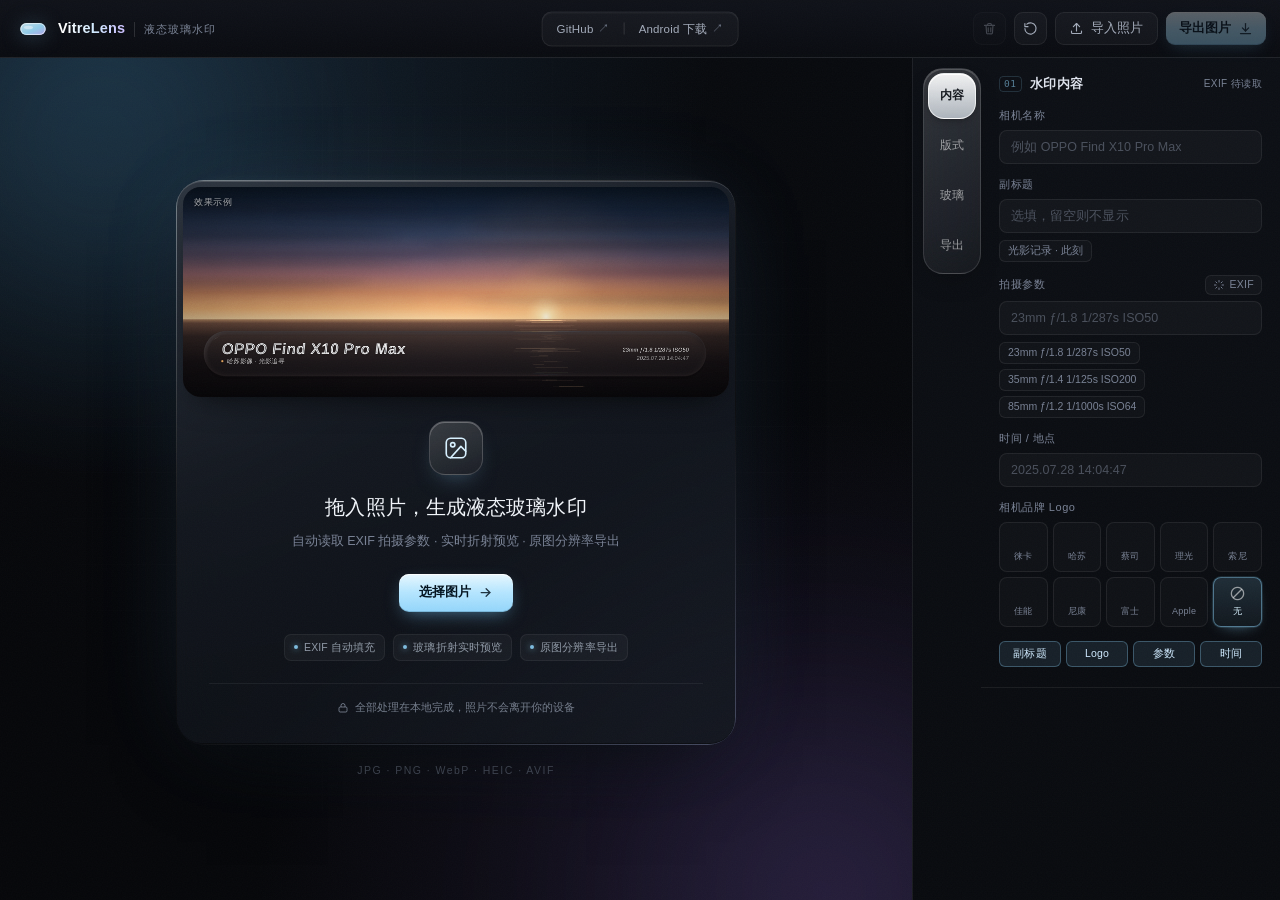
==== commit 390b4fe9: "项目与 Android 下载入口移至网页顶栏 顶栏中央使用轻量玻璃链接组，移除导出页重复入口；1100px以下转静态布局，760px以下隐藏以保持整洁。实测无重叠与横向溢出，同步 nginx buil" ====
--- a/index.html
+++ b/index.html
@@ -6,7 +6,7 @@
 <title>VitreLens · 液态玻璃水印</title>
 <meta name="description" content="在浏览器本地为照片添加液态玻璃水印：可自定义机型、品牌 Logo、拍摄参数，并调节玻璃折射率与圆角。" />
 <link rel="icon" href="data:image/svg+xml,%3Csvg xmlns='http://www.w3.org/2000/svg' viewBox='0 0 64 64'%3E%3Cdefs%3E%3ClinearGradient id='g' x1='0' y1='0' x2='1' y2='1'%3E%3Cstop offset='0' stop-color='%23bfeeff'/%3E%3Cstop offset='1' stop-color='%23a99cff'/%3E%3C/linearGradient%3E%3C/defs%3E%3Crect width='64' height='64' rx='16' fill='%230a0c10'/%3E%3Crect x='10' y='22' width='44' height='20' rx='10' fill='url(%23g)' opacity='0.85'/%3E%3Crect x='10.5' y='22.5' width='43' height='19' rx='9.5' fill='none' stroke='%23fff' stroke-opacity='.8'/%3E%3C/svg%3E" />
-<link rel="stylesheet" href="css/app.css?v=4ec0d1e" />
+<link rel="stylesheet" href="css/app.css?v=4dd4a4f" />
 </head>
 <body>
 
@@ -33,6 +33,12 @@
       </span>
     </div>
 
+    <nav class="topbar-links" aria-label="项目链接">
+      <a href="https://github.com/vmware001/VitreLens" target="_blank" rel="noopener noreferrer">GitHub <span>↗</span></a>
+      <i></i>
+      <a href="https://github.com/vmware001/VitreLens/releases/latest" target="_blank" rel="noopener noreferrer">Android 下载 <span>↗</span></a>
+    </nav>
+
     <div class="topbar-spacer"></div>
 
     <div class="topbar-actions">
@@ -207,6 +213,11 @@
             <input type="range" />
           </div>
 
+          <div class="ctrl" data-key="glassHeightPct" data-min="50" data-max="300" data-step="1" data-suffix="%">
+            <div class="ctrl-top"><span title="相对内容高度的百分比，可调低到 100% 以下">水印高度</span><output></output></div>
+            <input type="range" />
+          </div>
+
           <div class="ctrl" data-key="bottomGap" data-min="0" data-max="12" data-step="0.1" data-suffix="%">
             <div class="ctrl-top"><span title="水印距离画面底部的距离（占画面宽度百分比）">距底高度</span><output></output></div>
             <input type="range" />
@@ -370,7 +381,7 @@
             该照片含 HDR 增益图（ProXDR / Ultra HDR）。浏览器重新编码只能输出 SDR，增益图无法随水印保留。
           </p>
           <p class="fineprint">
-            水印随画幅等比缩放，预览即为最终效果。所有计算在本地浏览器完成 · 构建 <span id="buildTag">4ec0d1e</span>
+            水印随画幅等比缩放，预览即为最终效果。所有计算在本地浏览器完成 · 构建 <span id="buildTag">4dd4a4f</span>
           </p>
         </section>
 
@@ -383,10 +394,10 @@
 <div class="drag-overlay" id="dragOverlay"><div>松开以导入照片</div></div>
 <input type="file" id="fileInput" accept="image/*,.heic,.heif,.hif" multiple hidden />
 
-<script src="js/exif.js?v=4ec0d1e"></script>
-<script src="js/brands.js?v=4ec0d1e"></script>
-<script src="js/watermark.js?v=4ec0d1e"></script>
-<script src="js/glass.js?v=4ec0d1e"></script>
-<script src="js/app.js?v=4ec0d1e"></script>
+<script src="js/exif.js?v=4dd4a4f"></script>
+<script src="js/brands.js?v=4dd4a4f"></script>
+<script src="js/watermark.js?v=4dd4a4f"></script>
+<script src="js/glass.js?v=4dd4a4f"></script>
+<script src="js/app.js?v=4dd4a4f"></script>
 </body>
 </html>
--- a/css/app.css
+++ b/css/app.css
@@ -1229,3 +1229,42 @@
   .insp-rail { margin-top: 8px; margin-bottom: 8px; }
   .insp-rail button { height: 42px; }
 }
+.topbar-links {
+  position: absolute;
+  left: 50%;
+  top: 50%;
+  transform: translate(-50%, -50%);
+  display: flex;
+  align-items: center;
+  gap: 3px;
+  padding: 3px;
+  border-radius: 10px;
+  background: rgba(255,255,255,.035);
+  border: 1px solid rgba(255,255,255,.075);
+  box-shadow: inset 0 1px 0 rgba(255,255,255,.045);
+}
+.topbar-links a {
+  display: inline-flex;
+  align-items: center;
+  gap: 5px;
+  height: 27px;
+  padding: 0 11px;
+  border-radius: 7px;
+  color: var(--txt-2);
+  text-decoration: none;
+  font-size: 11.5px;
+  letter-spacing: .015em;
+  white-space: nowrap;
+  transition: color .15s var(--ease), background .15s var(--ease);
+}
+.topbar-links a span { color: var(--txt-3); font-size: 11px; }
+.topbar-links a:hover { color: #ecf7ff; background: rgba(255,255,255,.065); }
+.topbar-links a:hover span { color: var(--acc); }
+.topbar-links i { width: 1px; height: 12px; background: var(--line-strong); }
+@media (max-width: 1100px) {
+  .topbar-links { position: static; transform: none; margin-left: auto; }
+  .topbar-spacer { display: none; }
+}
+@media (max-width: 760px) {
+  .topbar-links { display: none; }
+}
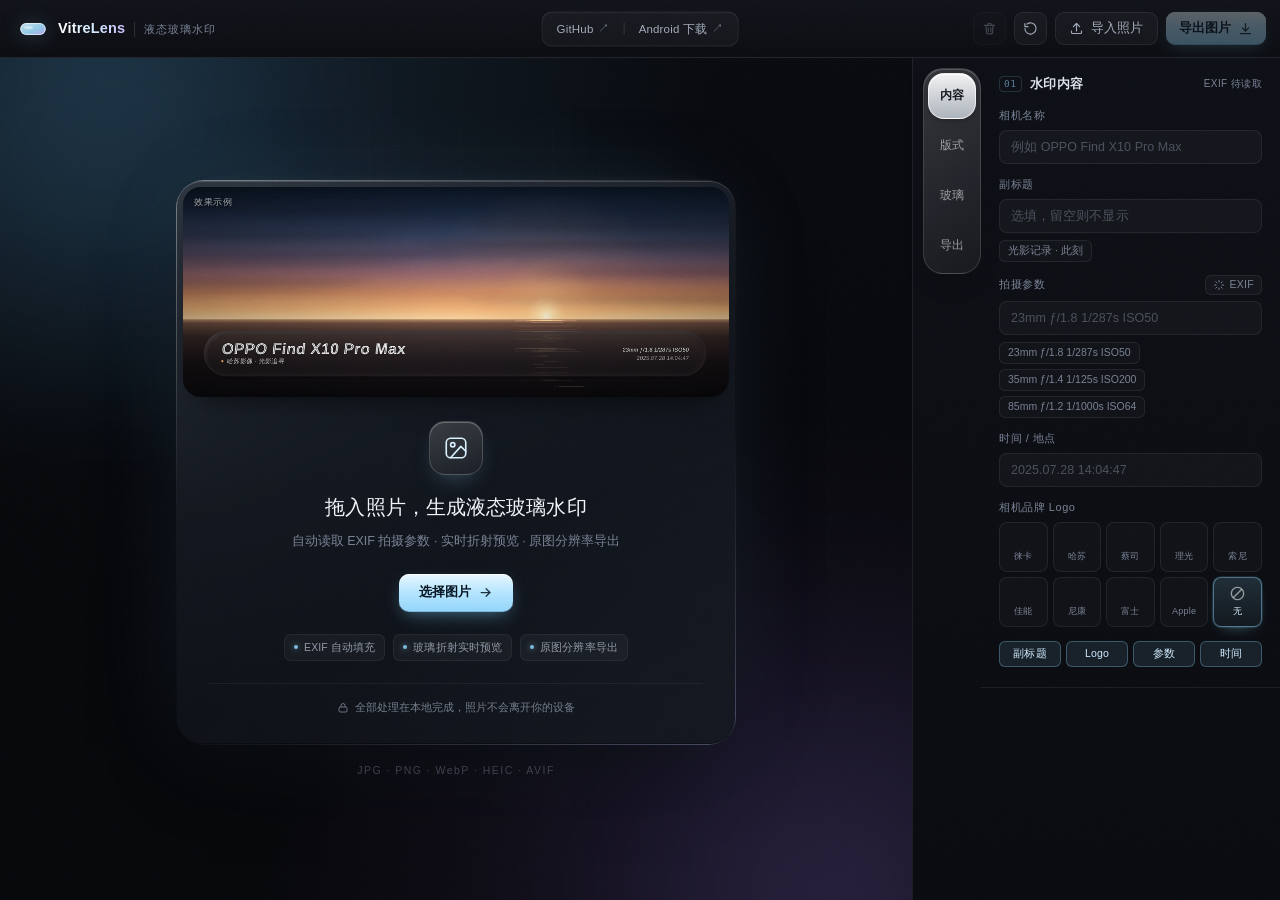
==== commit c3fd909f: "web: 预览只渲水印条带，导出/内存优化，修复移动端 UI 与无障碍 预览：render() 重写——版式仍在等效整幅空间（裁切/折射/文字零位移），但 2D 只按输出分辨率铺一次窗口，GL 只着色" ====
--- a/index.html
+++ b/index.html
@@ -6,7 +6,7 @@
 <title>VitreLens · 液态玻璃水印</title>
 <meta name="description" content="在浏览器本地为照片添加液态玻璃水印：可自定义机型、品牌 Logo、拍摄参数，并调节玻璃折射率与圆角。" />
 <link rel="icon" href="data:image/svg+xml,%3Csvg xmlns='http://www.w3.org/2000/svg' viewBox='0 0 64 64'%3E%3Cdefs%3E%3ClinearGradient id='g' x1='0' y1='0' x2='1' y2='1'%3E%3Cstop offset='0' stop-color='%23bfeeff'/%3E%3Cstop offset='1' stop-color='%23a99cff'/%3E%3C/linearGradient%3E%3C/defs%3E%3Crect width='64' height='64' rx='16' fill='%230a0c10'/%3E%3Crect x='10' y='22' width='44' height='20' rx='10' fill='url(%23g)' opacity='0.85'/%3E%3Crect x='10.5' y='22.5' width='43' height='19' rx='9.5' fill='none' stroke='%23fff' stroke-opacity='.8'/%3E%3C/svg%3E" />
-<link rel="stylesheet" href="css/app.css?v=4dd4a4f" />
+<link rel="stylesheet" href="css/app.css?v=1bfa45d" />
 </head>
 <body>
 
@@ -53,7 +53,7 @@
         <span>导入照片</span>
       </button>
       <button class="btn btn-primary" id="btnExport" disabled>
-        <span class="btn-label">导出图片</span>
+        <span class="btn-label"><span class="label-full">导出图片</span><span class="label-short">导出</span></span>
         <svg viewBox="0 0 24 24" width="15" height="15" fill="none" stroke="currentColor" stroke-width="2" stroke-linecap="round" stroke-linejoin="round"><path d="M12 4v12"/><path d="m7 11 5 5 5-5"/><path d="M4 20h16"/></svg>
       </button>
     </div>
@@ -109,9 +109,9 @@
         <div class="dz-formats">JPG · PNG · WebP · HEIC · AVIF</div>
       </div>
 
-      <div class="view-toggle" id="viewToggle" hidden>
-        <button data-view="detail" class="is-on">特写 2×</button>
-        <button data-view="full">整图</button>
+      <div class="view-toggle" id="viewToggle" role="group" aria-label="预览模式" hidden>
+        <button data-view="detail" class="is-on" aria-pressed="true">特写 2×</button>
+        <button data-view="full" aria-pressed="false">整图</button>
       </div>
 
       <div class="stage-hint" id="stageHint" hidden>水印内容为空 · 请在右侧填写机型或拍摄参数</div>
@@ -185,10 +185,10 @@
           </div>
 
           <div class="toggles">
-            <button class="tg" data-toggle="showSubtitle">副标题</button>
-            <button class="tg" data-toggle="showBrand">Logo</button>
-            <button class="tg" data-toggle="showParams">参数</button>
-            <button class="tg" data-toggle="showMeta">时间</button>
+            <button class="tg" data-toggle="showSubtitle" aria-pressed="true">副标题</button>
+            <button class="tg" data-toggle="showBrand" aria-pressed="true">Logo</button>
+            <button class="tg" data-toggle="showParams" aria-pressed="true">参数</button>
+            <button class="tg" data-toggle="showMeta" aria-pressed="true">时间</button>
           </div>
         </section>
 
@@ -375,13 +375,15 @@
           </button>
           <button class="btn btn-ghost btn-block" id="btnExportAll" hidden>导出全部照片</button>
 
+          <p class="fineprint capability-note">网页版只重绘静态画面；可保留受支持照片原有的 HDR 与动态视频数据，但不会给视频段或独立视频加水印。需要编辑视频，请<a href="https://github.com/vmware001/VitreLens/releases/latest" target="_blank" rel="noopener noreferrer">下载 Android 端</a>。</p>
+
           <p class="fineprint" id="exportInfo">导入照片后显示导出尺寸</p>
           <p class="fineprint fineprint-info" id="motionNote" hidden></p>
           <p class="fineprint fineprint-warn" id="hdrNote" hidden>
-            该照片含 HDR 增益图（ProXDR / Ultra HDR）。浏览器重新编码只能输出 SDR，增益图无法随水印保留。
+            检测到 HDR 增益图（ProXDR / Ultra HDR）；受支持的封装会保留，无法保留时导出为 SDR。
           </p>
           <p class="fineprint">
-            水印随画幅等比缩放，预览即为最终效果。所有计算在本地浏览器完成 · 构建 <span id="buildTag">4dd4a4f</span>
+            水印随画幅等比缩放，预览即为最终效果。所有计算在本地浏览器完成 · 构建 <span id="buildTag">1bfa45d</span>
           </p>
         </section>
 
@@ -394,10 +396,10 @@
 <div class="drag-overlay" id="dragOverlay"><div>松开以导入照片</div></div>
 <input type="file" id="fileInput" accept="image/*,.heic,.heif,.hif" multiple hidden />
 
-<script src="js/exif.js?v=4dd4a4f"></script>
-<script src="js/brands.js?v=4dd4a4f"></script>
-<script src="js/watermark.js?v=4dd4a4f"></script>
-<script src="js/glass.js?v=4dd4a4f"></script>
-<script src="js/app.js?v=4dd4a4f"></script>
+<script src="js/exif.js?v=1bfa45d"></script>
+<script src="js/brands.js?v=1bfa45d"></script>
+<script src="js/watermark.js?v=1bfa45d"></script>
+<script src="js/glass.js?v=1bfa45d"></script>
+<script src="js/app.js?v=1bfa45d"></script>
 </body>
 </html>
--- a/css/app.css
+++ b/css/app.css
@@ -82,8 +82,8 @@
   gap: 14px;
   padding: 0 14px 0 18px;
   border-bottom: 1px solid var(--line);
+  /* 背景本身已接近不透明，backdrop-filter 在这里收益约等于 0，去掉省一次合成 */
   background: linear-gradient(180deg, rgba(17, 20, 27, 0.9), rgba(11, 13, 18, 0.86));
-  backdrop-filter: blur(24px) saturate(140%);
 }
 
 .brand { display: flex; align-items: center; gap: 10px; user-select: none; }
@@ -108,11 +108,14 @@
 }
 
 .topbar-spacer { flex: 1; }
-.topbar-actions { display: flex; align-items: center; gap: 8px; }
+/* ≤760px 时 .topbar-links 隐藏、.topbar-spacer 也早已 display:none，
+   没有任何元素把按钮组推到右侧（实测 390px 宽时右侧空 133px） */
+.topbar-actions { display: flex; align-items: center; gap: 8px; margin-left: auto; }
 
 /* ═══════════ 按钮 ═══════════ */
 
 .btn {
+  position: relative;          /* 批量导出的 spinner 是 ::after 绝对定位，没有它会跑到检查器左上角 */
   display: inline-flex;
   align-items: center;
   justify-content: center;
@@ -436,8 +439,11 @@
   background: rgba(12, 15, 21, 0.7);
   border: 1px solid var(--line);
   backdrop-filter: blur(14px);
-}
-.hud-sep { width: 1px; height: 11px; background: var(--line-strong); }
+  max-width: calc(100% - 24px);
+  overflow: hidden;
+}
+.hud-sep { width: 1px; height: 11px; background: var(--line-strong); flex: 0 0 auto; }
+.hud-chip { min-width: 0; overflow: hidden; text-overflow: ellipsis; white-space: nowrap; }
 
 /* 视图切换 */
 
@@ -788,6 +794,7 @@
   margin-bottom: 7px;
 }
 .ctrl-top span { font-size: 11px; letter-spacing: 0.04em; color: var(--txt-3); }
+.ctrl-top .ctrl-lab { font-size: 11px; letter-spacing: 0.04em; color: var(--txt-3); cursor: pointer; }
 .ctrl-top output {
   font-family: var(--font-mono);
   font-size: 10.5px;
@@ -1099,7 +1106,6 @@
   background: rgba(18, 22, 29, 0.92);
   border: 1px solid rgba(255, 255, 255, 0.12);
   box-shadow: 0 14px 40px -12px rgba(0, 0, 0, 0.8);
-  backdrop-filter: blur(18px);
   animation: toastIn 0.28s var(--ease) both;
 }
 .toast::before {
@@ -1162,6 +1168,10 @@
   }
   .stage { flex: 1 1 auto; min-height: 34vh; padding: 12px 12px 46px; }
   .brand-text em { display: none; }
+  /* toast 固定在 top:70px，而「特写/整图」切换器也在 70px 处（高 34px）—— 窄屏会叠在一起 */
+  .toast-stack { top: 112px; }
+  /* 胶片条在 bottom 14-68px，HUD 在 18-44px：多图时把 HUD 抬到胶片条上方 */
+  .stage.has-film .stage-hud { bottom: 76px; }
 }
 
 /* ── 左侧玻璃导航 + 分页检查器 ── */
@@ -1178,7 +1188,7 @@
   background: linear-gradient(145deg, rgba(255,255,255,.16), rgba(255,255,255,.045));
   border: 1px solid rgba(255,255,255,.13);
   box-shadow: inset 0 1px 0 rgba(255,255,255,.18), 0 12px 30px -18px rgba(0,0,0,.8);
-  backdrop-filter: blur(22px) saturate(145%);
+  /* 背后是检查器自己的实色渐变，模糊不可见 → 去掉 */
 }
 .insp-rail button {
   height: 46px;
@@ -1228,6 +1238,24 @@
 @media (max-width: 980px) {
   .insp-rail { margin-top: 8px; margin-bottom: 8px; }
   .insp-rail button { height: 42px; }
+}
+
+/* 横屏矮屏（实测 844×390）：46vh 的检查器里塞不下 4×42px 的竖排 rail，
+   rail 溢出把「导出」tab 顶出视口（文档高 410 > 390，被 body overflow:hidden 裁掉）。
+   矮屏改成横向 rail，把高度还给内容。 */
+@media (max-width: 980px) and (max-height: 560px) {
+  .inspector { flex-direction: column; }
+  .insp-rail {
+    flex: 0 0 auto;
+    flex-direction: row;
+    align-self: stretch;
+    margin: 8px 10px 0;
+    padding: 3px;
+    border-radius: 12px;
+  }
+  .insp-rail button { flex: 1 1 0; height: 32px; border-radius: 9px; }
+  .toast-stack { top: 112px; }
+  .stage.has-film .stage-hud { bottom: 70px; }
 }
 .topbar-links {
   position: absolute;
@@ -1261,6 +1289,16 @@
 .topbar-links a:hover { color: #ecf7ff; background: rgba(255,255,255,.065); }
 .topbar-links a:hover span { color: var(--acc); }
 .topbar-links i { width: 1px; height: 12px; background: var(--line-strong); }
+.capability-note {
+  padding: 10px 11px;
+  border-radius: 8px;
+  line-height: 1.65;
+  color: rgba(190,215,235,.82);
+  background: rgba(143,216,255,.055);
+  border: 1px solid rgba(143,216,255,.12);
+}
+.capability-note a { color: var(--acc); text-decoration: none; }
+.capability-note a:hover { text-decoration: underline; }
 @media (max-width: 1100px) {
   .topbar-links { position: static; transform: none; margin-left: auto; }
   .topbar-spacer { display: none; }
@@ -1268,3 +1306,28 @@
 @media (max-width: 760px) {
   .topbar-links { display: none; }
 }
+.label-short { display: none; }
+@media (max-width: 680px) {
+  .topbar { padding: 0 8px; gap: 6px; }
+  .topbar-actions { gap: 5px; flex-shrink: 0; }
+  .brand-text { gap: 0; }
+  .brand-text strong { font-size: 13px; }
+  #btnOpen { width: 33px; padding: 0; }
+  #btnOpen span { display: none; }
+  #btnExport .label-full { display: none; }
+  #btnExport .label-short { display: inline; }
+}
+@media (max-width: 480px) {
+  .brand-mark { display: none; }
+}
+
+/* 尊重系统「减少动态效果」：过渡/入场动画压到不可见，进度圈保留（它是状态指示） */
+@media (prefers-reduced-motion: reduce) {
+  *, *::before, *::after {
+    animation-duration: 0.001ms !important;
+    animation-iteration-count: 1 !important;
+    transition-duration: 0.001ms !important;
+    scroll-behavior: auto !important;
+  }
+  .btn.is-busy::after { animation: spin 1.4s linear infinite !important; }
+}
